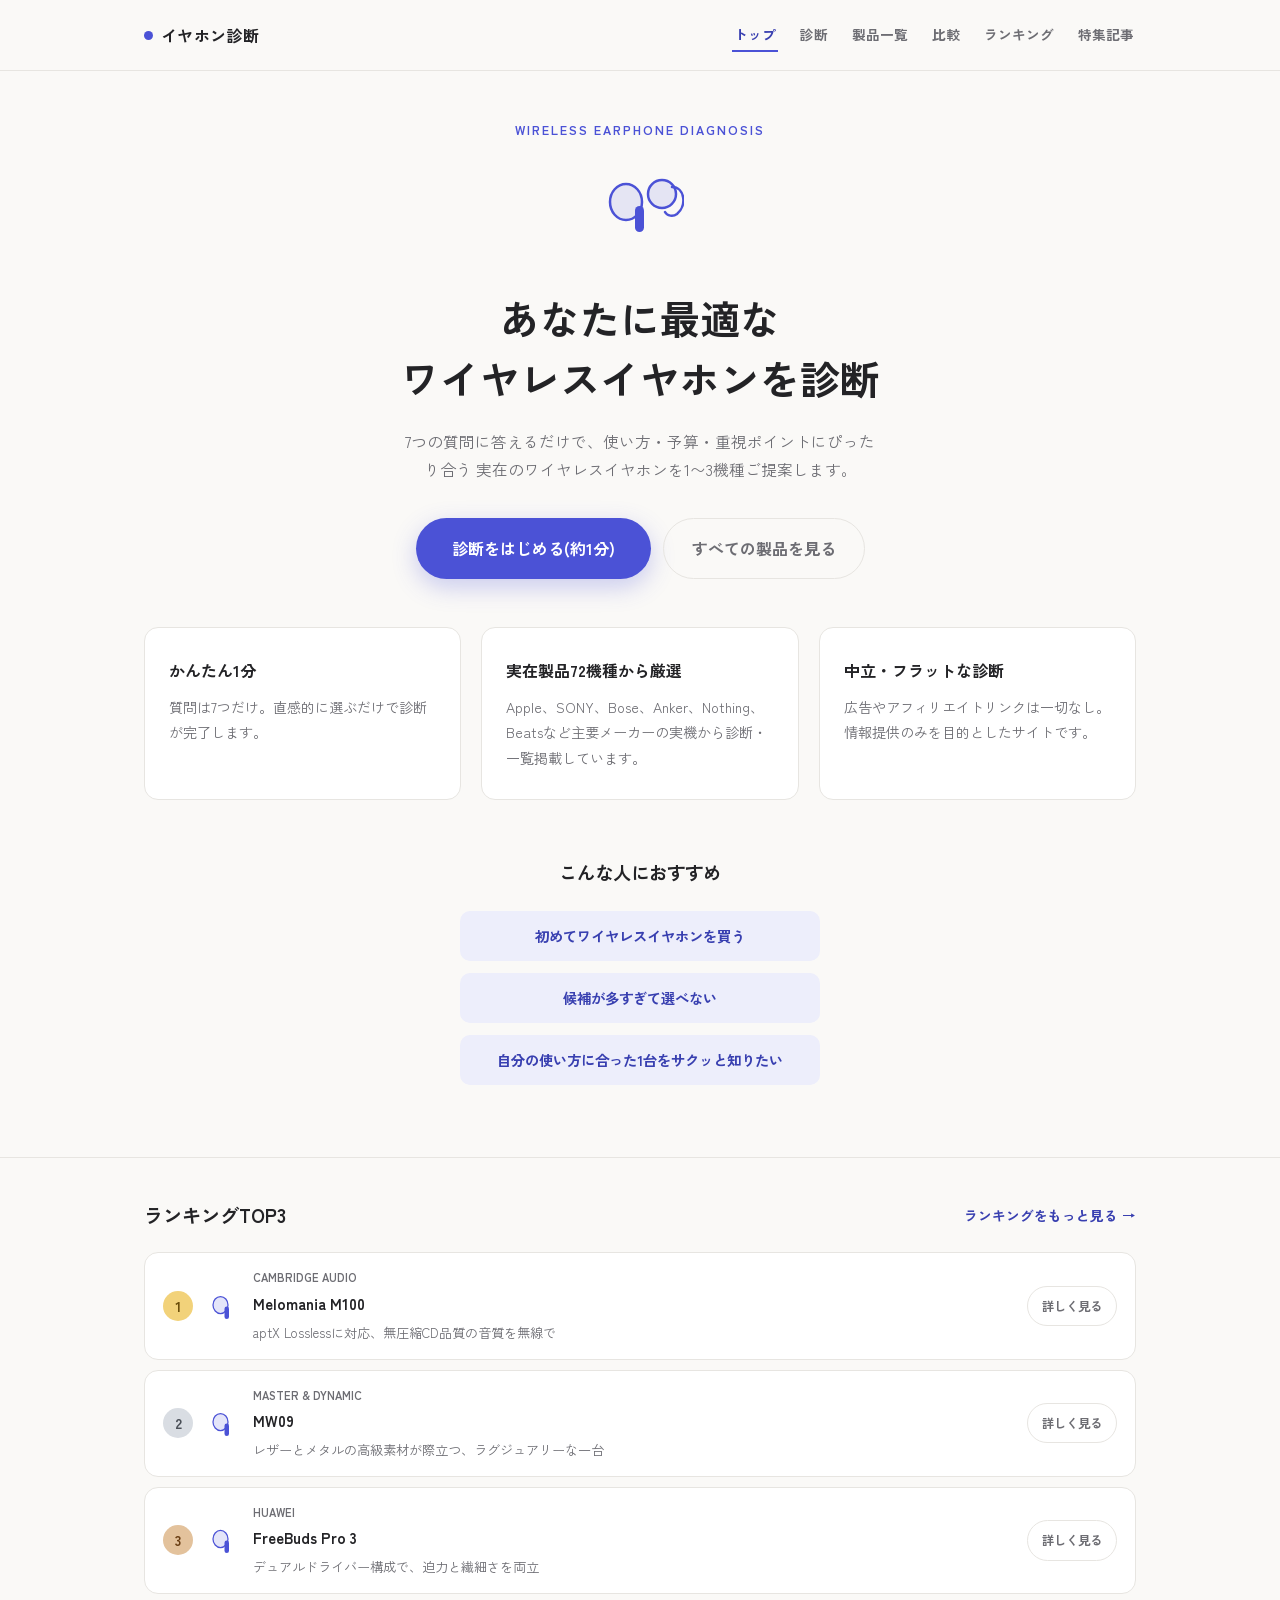
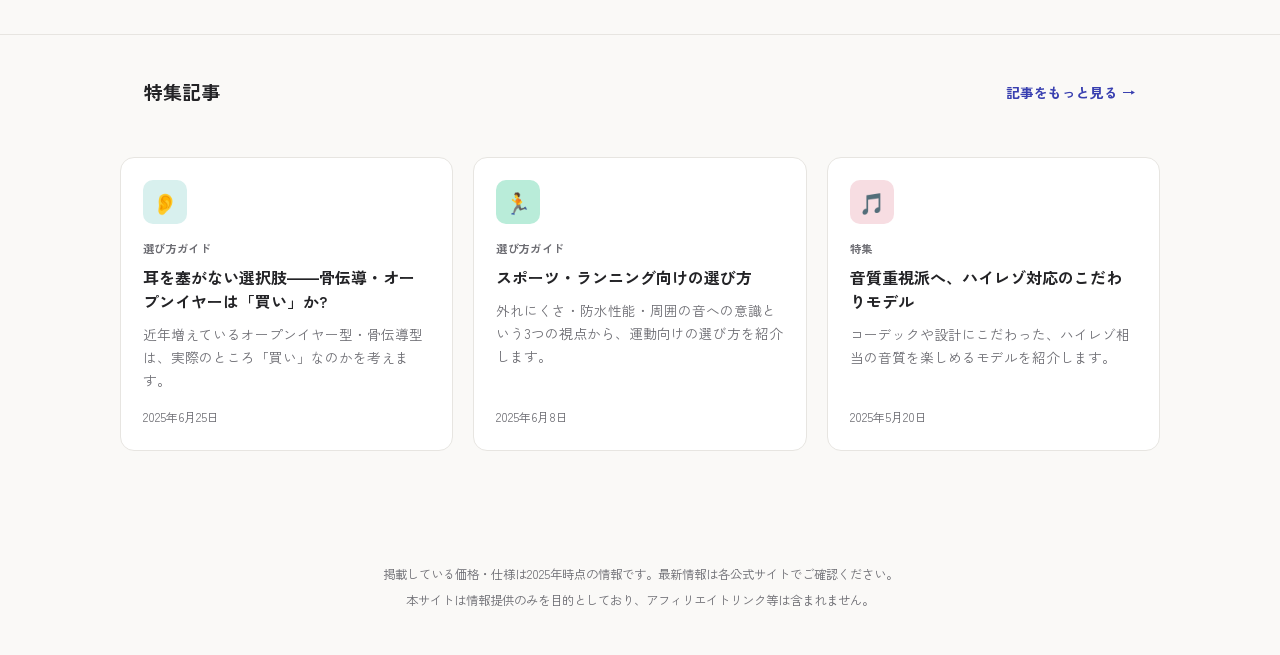
==== index.html @ 2e8a4e09 "初回コミット" ====
<!doctype html>
<html lang="ja">
<head>
<meta charset="UTF-8" />
<meta name="viewport" content="width=device-width, initial-scale=1.0" />
<title>イヤホン診断 | あなたに最適なワイヤレスイヤホンが見つかる</title>
<meta name="description" content="7つの質問に答えるだけで、使い方・予算・好みにぴったり合う実在のワイヤレスイヤホンを診断します。" />
<link rel="preconnect" href="https://fonts.googleapis.com" />
<link rel="preconnect" href="https://fonts.gstatic.com" crossorigin />
<link href="https://fonts.googleapis.com/css2?family=Zen+Kaku+Gothic+New:wght@400;500;700;900&display=swap" rel="stylesheet" />
<link rel="stylesheet" href="css/style.css" />
</head>
<body>

<header class="site-header">
  <div class="site-header-inner">
    <a href="index.html" class="logo"><span class="logo-dot"></span>イヤホン診断</a>
    <nav class="site-nav">
      <a href="index.html" class="site-nav-link is-active">トップ</a>
      <a href="quiz.html" class="site-nav-link">診断</a>
      <a href="products.html" class="site-nav-link">製品一覧</a>
      <a href="compare.html" class="site-nav-link">比較</a>
      <a href="ranking.html" class="site-nav-link">ランキング</a>
      <a href="articles.html" class="site-nav-link">特集記事</a>
    </nav>
  </div>
</header>

<main>
  <section class="hero">
    <p class="eyebrow">WIRELESS EARPHONE DIAGNOSIS</p>

    <div class="hero-visual">
      <svg viewBox="0 0 88 88" fill="none" xmlns="http://www.w3.org/2000/svg">
        <ellipse cx="30" cy="42" rx="16" ry="18" fill="currentColor" fill-opacity="0.12" stroke="currentColor" stroke-width="2.5"/>
        <rect x="39" y="46" width="9" height="26" rx="4.5" fill="currentColor"/>
        <circle cx="66" cy="34" r="14" fill="currentColor" fill-opacity="0.12" stroke="currentColor" stroke-width="2.5"/>
        <path d="M76 27 C89 27 91 46 81 54 C77 57 71 56 69 52" stroke="currentColor" stroke-width="2.5" stroke-linecap="round" fill="none"/>
      </svg>
    </div>

    <h1>あなたに最適な<br>ワイヤレスイヤホンを診断</h1>
    <p class="hero-desc">
      7つの質問に答えるだけで、使い方・予算・重視ポイントにぴったり合う
      実在のワイヤレスイヤホンを1〜3機種ご提案します。
    </p>
    <div class="hero-actions">
      <a href="quiz.html" class="btn btn-primary">診断をはじめる(約1分)</a>
      <a href="products.html" class="btn btn-ghost">すべての製品を見る</a>
    </div>
  </section>

  <section class="features">
    <div class="feature-card">
      <h3>かんたん1分</h3>
      <p>質問は7つだけ。直感的に選ぶだけで診断が完了します。</p>
    </div>
    <div class="feature-card">
      <h3>実在製品72機種から厳選</h3>
      <p>Apple、SONY、Bose、Anker、Nothing、Beatsなど主要メーカーの実機から診断・一覧掲載しています。</p>
    </div>
    <div class="feature-card">
      <h3>中立・フラットな診断</h3>
      <p>広告やアフィリエイトリンクは一切なし。情報提供のみを目的としたサイトです。</p>
    </div>
  </section>

  <section class="about">
    <h2>こんな人におすすめ</h2>
    <ul>
      <li>初めてワイヤレスイヤホンを買う</li>
      <li>候補が多すぎて選べない</li>
      <li>自分の使い方に合った1台をサクッと知りたい</li>
    </ul>
  </section>

  <section class="home-section" id="rankingPreviewSection">
    <div class="container-wide home-section-header">
      <h2>ランキングTOP3</h2>
      <a href="ranking.html" class="home-more-link">ランキングをもっと見る →</a>
    </div>
    <div class="container-wide" id="homeRankingList"></div>
  </section>

  <section class="home-section" id="articlesPreviewSection">
    <div class="container-wide home-section-header">
      <h2>特集記事</h2>
      <a href="articles.html" class="home-more-link">記事をもっと見る →</a>
    </div>
    <div class="container-wide article-grid" id="homeArticleList"></div>
  </section>
</main>

<footer class="site-footer">
  <p>掲載している価格・仕様は2025年時点の情報です。最新情報は各公式サイトでご確認ください。</p>
  <p class="copyright">本サイトは情報提供のみを目的としており、アフィリエイトリンク等は含まれません。</p>
</footer>

<script src="js/products.js"></script>
<script src="js/icons.js"></script>
<script src="js/ranking-scores.js"></script>
<script src="js/articles.js"></script>
<script src="js/index.js"></script>
</body>
</html>
---- css/style.css ----
/* ==========================================================================
   イヤホン診断 - style.css
   ========================================================================== */

:root {
  --color-bg: #faf9f7;
  --color-bg-card: #ffffff;
  --color-bg-alt: #f2f1ee;
  --color-text: #232326;
  --color-text-sub: #6d6d73;
  --color-border: #e7e5e1;
  --color-accent: #4b52d6;
  --color-accent-dark: #383fb0;
  --color-accent-soft: #edeefb;
  --color-mint: #b9ecd9;
  --radius-l: 20px;
  --radius-m: 14px;
  --radius-s: 10px;
  --shadow-card: 0 6px 24px rgba(35, 35, 38, 0.06);
  --max-width: 760px;
  --max-width-wide: 1040px;
}

@media (prefers-color-scheme: dark) {
  :root {
    --color-bg: #17171a;
    --color-bg-card: #201f24;
    --color-bg-alt: #26252b;
    --color-text: #eeeef0;
    --color-text-sub: #a3a3ab;
    --color-border: #34333a;
    --color-accent: #8890ff;
    --color-accent-dark: #a6adff;
    --color-accent-soft: #262a4a;
    --color-mint: #234a3c;
  }
}

* {
  box-sizing: border-box;
}

html {
  scroll-behavior: smooth;
}

body {
  margin: 0;
  font-family: "Zen Kaku Gothic New", "Noto Sans JP", "Hiragino Kaku Gothic ProN", sans-serif;
  background: var(--color-bg);
  color: var(--color-text);
  line-height: 1.8;
  -webkit-font-smoothing: antialiased;
  min-height: 100vh;
  display: flex;
  flex-direction: column;
}

img, svg {
  display: block;
  max-width: 100%;
}

a {
  color: inherit;
}

button {
  font-family: inherit;
}

/* ---------- header ---------- */

.site-header {
  border-bottom: 1px solid var(--color-border);
}

.site-header-inner {
  max-width: var(--max-width-wide);
  margin: 0 auto;
  padding: 18px 24px;
  display: flex;
  align-items: center;
  justify-content: space-between;
  gap: 16px;
  flex-wrap: wrap;
}

.logo {
  display: inline-flex;
  align-items: center;
  gap: 8px;
  font-weight: 700;
  font-size: 1rem;
  letter-spacing: 0.02em;
  text-decoration: none;
  color: var(--color-text);
}

.logo-dot {
  width: 9px;
  height: 9px;
  border-radius: 50%;
  background: var(--color-accent);
  flex-shrink: 0;
}

.site-nav {
  display: flex;
  gap: 20px;
  overflow-x: auto;
  -webkit-overflow-scrolling: touch;
  scrollbar-width: none;
}

.site-nav::-webkit-scrollbar {
  display: none;
}

.site-nav-link {
  flex-shrink: 0;
  font-size: 0.85rem;
  font-weight: 600;
  color: var(--color-text-sub);
  text-decoration: none;
  padding: 4px 2px;
  border-bottom: 2px solid transparent;
}

.site-nav-link:hover {
  color: var(--color-text);
}

.site-nav-link.is-active {
  color: var(--color-accent-dark);
  border-bottom-color: var(--color-accent);
}

/* ---------- layout ---------- */

main {
  flex: 1;
  width: 100%;
}

.container {
  max-width: var(--max-width);
  margin: 0 auto;
  padding: 0 24px;
}

.container-wide {
  max-width: var(--max-width-wide);
  margin: 0 auto;
  padding: 0 24px;
}

/* ---------- hero (top page) ---------- */

.hero {
  max-width: var(--max-width);
  margin: 0 auto;
  padding: 48px 24px 40px;
  text-align: center;
}

.eyebrow {
  font-size: 0.78rem;
  letter-spacing: 0.16em;
  color: var(--color-accent);
  font-weight: 700;
  margin: 0 0 18px;
}

.hero h1 {
  font-size: clamp(1.7rem, 4vw, 2.5rem);
  line-height: 1.5;
  margin: 0 0 20px;
  font-weight: 700;
}

.hero-desc {
  color: var(--color-text-sub);
  font-size: 0.98rem;
  max-width: 480px;
  margin: 0 auto 34px;
}

.hero-visual {
  margin: 8px auto 40px;
  width: 88px;
  height: 88px;
  color: var(--color-accent);
}

.hero-actions {
  display: flex;
  gap: 12px;
  justify-content: center;
  flex-wrap: wrap;
}

/* ---------- buttons ---------- */

.btn {
  display: inline-flex;
  align-items: center;
  justify-content: center;
  gap: 8px;
  border: none;
  border-radius: 999px;
  padding: 16px 36px;
  font-size: 1rem;
  font-weight: 700;
  cursor: pointer;
  text-decoration: none;
  transition: transform 0.15s ease, box-shadow 0.15s ease, background 0.15s ease;
}

.btn-primary {
  background: var(--color-accent);
  color: #fff;
  box-shadow: 0 8px 24px rgba(75, 82, 214, 0.28);
}

.btn-primary:hover {
  background: var(--color-accent-dark);
  transform: translateY(-1px);
}

.btn-ghost {
  background: transparent;
  color: var(--color-text-sub);
  border: 1px solid var(--color-border);
  padding: 12px 28px;
  font-weight: 600;
}

.btn-ghost:hover {
  border-color: var(--color-accent);
  color: var(--color-accent);
}

.btn:disabled {
  opacity: 0.35;
  cursor: not-allowed;
}

/* ---------- feature cards (top page) ---------- */

.features {
  max-width: var(--max-width-wide);
  margin: 0 auto;
  padding: 8px 24px 56px;
  display: grid;
  grid-template-columns: repeat(3, 1fr);
  gap: 20px;
}

.feature-card {
  background: var(--color-bg-card);
  border: 1px solid var(--color-border);
  border-radius: var(--radius-m);
  padding: 28px 24px;
  text-align: left;
}

.feature-card h3 {
  font-size: 1rem;
  margin: 0 0 10px;
}

.feature-card p {
  margin: 0;
  font-size: 0.88rem;
  color: var(--color-text-sub);
}

/* ---------- about section (top page) ---------- */

.about {
  max-width: var(--max-width);
  margin: 0 auto;
  padding: 0 24px 72px;
  text-align: center;
}

.about h2 {
  font-size: 1.15rem;
  margin: 0 0 22px;
}

.about ul {
  list-style: none;
  margin: 0;
  padding: 0;
  display: flex;
  flex-direction: column;
  gap: 12px;
  max-width: 360px;
  margin: 0 auto;
}

.about li {
  background: var(--color-accent-soft);
  color: var(--color-accent-dark);
  border-radius: var(--radius-s);
  padding: 12px 18px;
  font-size: 0.9rem;
  font-weight: 600;
}

/* ---------- home page: ranking / articles preview ---------- */

.home-section {
  padding: 40px 0;
  border-top: 1px solid var(--color-border);
}

.home-section-header {
  display: flex;
  align-items: center;
  justify-content: space-between;
  gap: 12px;
  flex-wrap: wrap;
  margin-bottom: 20px;
}

.home-section-header h2 {
  font-size: 1.2rem;
  margin: 0;
}

.home-more-link {
  font-size: 0.85rem;
  font-weight: 700;
  color: var(--color-accent-dark);
  text-decoration: none;
  white-space: nowrap;
}

.home-more-link:hover {
  text-decoration: underline;
}

/* ---------- footer ---------- */

.site-footer {
  text-align: center;
  padding: 28px 24px 40px;
  color: var(--color-text-sub);
  font-size: 0.78rem;
}

.site-footer p {
  margin: 4px 0;
}

/* ---------- quiz page ---------- */

.quiz-main {
  max-width: var(--max-width);
  margin: 0 auto;
  padding: 12px 24px 60px;
}

.progress-wrap {
  margin-bottom: 40px;
}

.progress-track {
  height: 6px;
  border-radius: 999px;
  background: var(--color-bg-alt);
  overflow: hidden;
  margin-bottom: 10px;
}

.progress-fill {
  height: 100%;
  border-radius: 999px;
  background: var(--color-accent);
  width: 0%;
  transition: width 0.35s ease;
}

.progress-label {
  margin: 0;
  font-size: 0.8rem;
  color: var(--color-text-sub);
  font-weight: 600;
}

.quiz-card {
  animation: fadeIn 0.3s ease;
}

@keyframes fadeIn {
  from { opacity: 0; transform: translateY(6px); }
  to { opacity: 1; transform: translateY(0); }
}

.question-text {
  font-size: clamp(1.15rem, 3vw, 1.5rem);
  line-height: 1.6;
  margin: 0 0 32px;
  font-weight: 700;
}

.choice-list {
  display: flex;
  flex-direction: column;
  gap: 12px;
}

.choice-btn {
  display: flex;
  align-items: center;
  gap: 14px;
  text-align: left;
  width: 100%;
  background: var(--color-bg-card);
  border: 1.5px solid var(--color-border);
  border-radius: var(--radius-m);
  padding: 18px 20px;
  font-size: 0.95rem;
  color: var(--color-text);
  cursor: pointer;
  transition: border-color 0.15s ease, background 0.15s ease, transform 0.1s ease;
}

.choice-btn:hover {
  border-color: var(--color-accent);
  background: var(--color-accent-soft);
}

.choice-btn.is-selected {
  border-color: var(--color-accent);
  background: var(--color-accent-soft);
  color: var(--color-accent-dark);
  font-weight: 700;
}

.choice-marker {
  width: 20px;
  height: 20px;
  border-radius: 50%;
  border: 1.5px solid var(--color-border);
  flex-shrink: 0;
  position: relative;
}

.choice-btn.is-selected .choice-marker {
  border-color: var(--color-accent);
  background: var(--color-accent);
}

.choice-btn.is-selected .choice-marker::after {
  content: "";
  position: absolute;
  inset: 5px;
  border-radius: 50%;
  background: #fff;
}

.quiz-nav {
  margin-top: 36px;
  display: flex;
  justify-content: flex-start;
}

/* ---------- result page ---------- */

.result-header {
  max-width: var(--max-width);
  margin: 0 auto;
  padding: 20px 24px 8px;
  text-align: center;
}

.result-header h1 {
  font-size: clamp(1.4rem, 3.6vw, 1.9rem);
  margin: 0 0 12px;
}

.result-header p {
  color: var(--color-text-sub);
  font-size: 0.92rem;
  margin: 0;
}

.result-list {
  max-width: var(--max-width);
  margin: 0 auto;
  padding: 36px 24px 8px;
  display: flex;
  flex-direction: column;
  gap: 24px;
}

.result-card {
  position: relative;
  background: var(--color-bg-card);
  border: 1px solid var(--color-border);
  border-radius: var(--radius-l);
  box-shadow: var(--shadow-card);
  padding: 32px;
  display: grid;
  grid-template-columns: 88px 1fr;
  gap: 24px;
}

.result-card.is-top {
  border-color: var(--color-accent);
}

.result-badge {
  position: absolute;
  top: -12px;
  left: 32px;
  background: var(--color-accent);
  color: #fff;
  font-size: 0.72rem;
  font-weight: 700;
  padding: 5px 14px;
  border-radius: 999px;
  letter-spacing: 0.04em;
}

.result-icon {
  width: 72px;
  height: 72px;
  color: var(--color-accent);
}

.result-body h2 {
  font-size: 1.2rem;
  margin: 0 0 4px;
}

.result-brand {
  font-size: 0.78rem;
  color: var(--color-text-sub);
  font-weight: 700;
  letter-spacing: 0.04em;
  margin: 0 0 10px;
  text-transform: uppercase;
}

.result-tagline {
  font-size: 0.95rem;
  color: var(--color-accent-dark);
  font-weight: 700;
  margin: 0 0 14px;
}

.result-price {
  display: inline-block;
  background: var(--color-mint);
  color: var(--color-text);
  border-radius: var(--radius-s);
  padding: 6px 14px;
  font-size: 0.85rem;
  font-weight: 700;
  margin-bottom: 16px;
}

.result-features {
  list-style: none;
  margin: 0 0 18px;
  padding: 0;
  display: flex;
  flex-direction: column;
  gap: 8px;
}

.result-features li {
  font-size: 0.88rem;
  color: var(--color-text-sub);
  padding-left: 18px;
  position: relative;
}

.result-features li::before {
  content: "";
  position: absolute;
  left: 0;
  top: 9px;
  width: 6px;
  height: 6px;
  border-radius: 50%;
  background: var(--color-accent);
}

.result-recommend {
  font-size: 0.88rem;
  background: var(--color-bg-alt);
  border-radius: var(--radius-s);
  padding: 14px 16px;
  margin: 0;
}

.result-recommend strong {
  color: var(--color-accent-dark);
}

.result-name-link {
  color: inherit;
  text-decoration: none;
}

.result-name-link:hover {
  color: var(--color-accent-dark);
  text-decoration: underline;
}

.result-detail-link {
  display: inline-block;
  font-size: 0.85rem;
  font-weight: 700;
  color: var(--color-accent-dark);
  text-decoration: none;
}

.result-detail-link:hover {
  text-decoration: underline;
}

.state-message,
.state-block {
  text-align: center;
  color: var(--color-text-sub);
  font-size: 0.92rem;
  padding: 40px 24px;
}

.state-block .state-message {
  padding: 0 0 24px;
}

.state-actions {
  display: flex;
  gap: 12px;
  justify-content: center;
  flex-wrap: wrap;
}

.state-message code {
  background: var(--color-bg-alt);
  padding: 2px 6px;
  border-radius: 4px;
  font-size: 0.85em;
}

.result-actions {
  max-width: var(--max-width);
  margin: 0 auto;
  padding: 44px 24px 8px;
  text-align: center;
  display: flex;
  gap: 14px;
  justify-content: center;
  flex-wrap: wrap;
}

.result-note {
  max-width: var(--max-width);
  margin: 32px auto 0;
  padding: 18px 24px;
  text-align: center;
  color: var(--color-text-sub);
  font-size: 0.78rem;
}

/* ---------- product detail page ---------- */

.product-topnav {
  max-width: var(--max-width);
  margin: 0 auto;
  padding: 24px 24px 0;
}

.back-link {
  display: inline-block;
  font-size: 0.85rem;
  font-weight: 600;
  color: var(--color-text-sub);
  text-decoration: none;
}

.back-link:hover {
  color: var(--color-accent-dark);
}

.product-toc {
  position: sticky;
  top: 0;
  z-index: 10;
  background: var(--color-bg);
  border-bottom: 1px solid var(--color-border);
  margin-top: 20px;
}

.product-toc-inner {
  max-width: var(--max-width);
  margin: 0 auto;
  padding: 12px 24px;
  display: flex;
  gap: 20px;
  overflow-x: auto;
}

.product-toc-inner a {
  font-size: 0.82rem;
  font-weight: 700;
  color: var(--color-text-sub);
  text-decoration: none;
  white-space: nowrap;
  padding-bottom: 2px;
  border-bottom: 2px solid transparent;
}

.product-toc-inner a:hover {
  color: var(--color-accent-dark);
  border-bottom-color: var(--color-accent);
}

.product-hero {
  padding: 40px 24px;
  display: grid;
  grid-template-columns: 140px 1fr;
  gap: 32px;
  align-items: start;
}

.product-hero-icon {
  width: 140px;
  height: 140px;
  color: var(--color-accent);
  background: var(--color-accent-soft);
  border-radius: var(--radius-l);
  padding: 20px;
}

.product-hero-brand {
  font-size: 0.8rem;
  color: var(--color-text-sub);
  font-weight: 700;
  letter-spacing: 0.03em;
  margin: 0 0 6px;
  text-transform: uppercase;
}

.product-hero-meta h1 {
  font-size: clamp(1.4rem, 3.6vw, 2rem);
  margin: 0 0 10px;
}

.product-hero-tagline {
  font-size: 1rem;
  color: var(--color-accent-dark);
  font-weight: 700;
  margin: 0 0 16px;
}

.product-hero-badges {
  display: flex;
  gap: 8px;
  flex-wrap: wrap;
  margin-bottom: 18px;
}

.badge {
  display: inline-block;
  border-radius: 999px;
  padding: 6px 14px;
  font-size: 0.78rem;
  font-weight: 700;
}

.badge-price {
  background: var(--color-mint);
  color: var(--color-text);
}

.badge-category {
  background: var(--color-accent-soft);
  color: var(--color-accent-dark);
}

.badge-fit {
  background: var(--color-bg-alt);
  color: var(--color-text-sub);
}

.product-quick-specs {
  display: flex;
  gap: 18px;
  flex-wrap: wrap;
}

.quick-spec {
  display: inline-flex;
  align-items: center;
  gap: 6px;
  font-size: 0.85rem;
  color: var(--color-text-sub);
}

.quick-spec svg {
  width: 16px;
  height: 16px;
  flex-shrink: 0;
}

.product-section {
  max-width: var(--max-width);
  margin: 0 auto;
  padding: 32px 24px;
  border-top: 1px solid var(--color-border);
}

.product-section h2 {
  font-size: 1.15rem;
  margin: 0 0 22px;
}

.spec-grid {
  display: grid;
  grid-template-columns: repeat(2, 1fr);
  gap: 14px;
}

.spec-card {
  display: flex;
  align-items: flex-start;
  gap: 12px;
  background: var(--color-bg-card);
  border: 1px solid var(--color-border);
  border-radius: var(--radius-m);
  padding: 16px;
}

.spec-icon {
  width: 22px;
  height: 22px;
  color: var(--color-accent);
  flex-shrink: 0;
  margin-top: 2px;
}

.spec-label {
  margin: 0 0 2px;
  font-size: 0.78rem;
  color: var(--color-text-sub);
}

.spec-value {
  margin: 0;
  font-size: 0.92rem;
  font-weight: 700;
}

.review-text p {
  margin: 0 0 16px;
  font-size: 0.95rem;
}

.review-text p:last-child {
  margin-bottom: 0;
}

.pros-cons-grid {
  display: grid;
  grid-template-columns: 1fr 1fr;
  gap: 20px;
}

.pros-col,
.cons-col {
  background: var(--color-bg-card);
  border: 1px solid var(--color-border);
  border-radius: var(--radius-m);
  padding: 20px;
}

.pros-col h3,
.cons-col h3 {
  font-size: 0.95rem;
  margin: 0 0 14px;
}

.pros-col h3 {
  color: var(--color-accent-dark);
}

.pros-col ul,
.cons-col ul {
  list-style: none;
  margin: 0;
  padding: 0;
  display: flex;
  flex-direction: column;
  gap: 10px;
}

.pros-col li,
.cons-col li {
  font-size: 0.88rem;
  padding-left: 22px;
  position: relative;
}

.pros-col li::before {
  content: "+";
  position: absolute;
  left: 0;
  top: 0;
  color: var(--color-accent);
  font-weight: 700;
}

.cons-col li::before {
  content: "\2013";
  position: absolute;
  left: 0;
  top: 0;
  color: var(--color-text-sub);
  font-weight: 700;
}

.target-tags {
  display: flex;
  gap: 8px;
  flex-wrap: wrap;
  margin-bottom: 18px;
}

.tag-chip {
  display: inline-block;
  background: var(--color-accent-soft);
  color: var(--color-accent-dark);
  border-radius: 999px;
  padding: 6px 14px;
  font-size: 0.82rem;
  font-weight: 700;
}

.recommend-text {
  font-size: 0.95rem;
  background: var(--color-bg-alt);
  border-radius: var(--radius-s);
  padding: 16px 18px;
  margin: 0;
}

.product-footer-nav {
  max-width: var(--max-width);
  margin: 0 auto;
  padding: 36px 24px 8px;
  display: flex;
  gap: 12px;
  justify-content: center;
  flex-wrap: wrap;
}

/* ---------- products list page ---------- */

.products-page-header {
  padding: 40px 24px 8px;
  text-align: center;
}

.products-page-header h1 {
  font-size: clamp(1.4rem, 3.6vw, 1.9rem);
  margin: 0 0 10px;
}

.products-page-header p {
  color: var(--color-text-sub);
  font-size: 0.92rem;
  margin: 0;
}

.products-toolbar {
  display: flex;
  gap: 12px;
  align-items: center;
  padding: 28px 0 0;
}

.search-bar {
  flex: 1;
}

.search-bar input {
  width: 100%;
  border: 1.5px solid var(--color-border);
  border-radius: var(--radius-m);
  padding: 14px 18px;
  font-size: 0.95rem;
  font-family: inherit;
  background: var(--color-bg-card);
  color: var(--color-text);
}

.search-bar input:focus {
  outline: none;
  border-color: var(--color-accent);
}

.filter-toggle-btn {
  display: none;
  white-space: nowrap;
}

.products-body {
  display: grid;
  grid-template-columns: 240px 1fr;
  gap: 32px;
  padding: 24px 0 0;
  align-items: start;
}

.filter-panel {
  background: var(--color-bg-card);
  border: 1px solid var(--color-border);
  border-radius: var(--radius-m);
  padding: 20px;
  position: sticky;
  top: 20px;
  max-height: calc(100vh - 40px);
  overflow-y: auto;
}

.filter-panel-header {
  display: flex;
  align-items: center;
  justify-content: space-between;
  margin-bottom: 12px;
}

.filter-panel-header h2 {
  font-size: 1rem;
  margin: 0;
}

.filter-close-btn {
  display: none;
  background: none;
  border: none;
  font-size: 1.3rem;
  line-height: 1;
  cursor: pointer;
  color: var(--color-text-sub);
}

.filter-group {
  padding: 14px 0;
  border-top: 1px solid var(--color-border);
}

.filter-group:first-of-type {
  border-top: none;
  padding-top: 0;
}

.filter-group h3 {
  font-size: 0.82rem;
  color: var(--color-text-sub);
  margin: 0 0 10px;
  font-weight: 700;
}

.filter-checkbox-list {
  display: flex;
  flex-direction: column;
  gap: 8px;
}

.filter-checkbox,
.filter-toggle {
  display: flex;
  align-items: center;
  gap: 8px;
  font-size: 0.86rem;
  cursor: pointer;
}

.filter-checkbox input,
.filter-toggle input {
  accent-color: var(--color-accent);
  width: 15px;
  height: 15px;
}

.filter-clear-btn {
  width: 100%;
  margin-top: 16px;
  font-size: 0.82rem;
  padding: 10px 16px;
}

.active-filters {
  display: flex;
  flex-wrap: wrap;
  gap: 8px;
  align-items: center;
  margin-bottom: 16px;
}

.filter-chip {
  display: inline-flex;
  align-items: center;
  gap: 6px;
  background: var(--color-accent-soft);
  color: var(--color-accent-dark);
  border: none;
  border-radius: 999px;
  padding: 6px 12px;
  font-size: 0.8rem;
  font-weight: 600;
  cursor: pointer;
}

.filter-chip:hover {
  background: var(--color-mint);
}

.filter-clear-inline-btn {
  background: none;
  border: none;
  color: var(--color-text-sub);
  font-size: 0.8rem;
  text-decoration: underline;
  cursor: pointer;
  padding: 6px 4px;
}

.products-result-bar {
  display: flex;
  align-items: center;
  justify-content: space-between;
  gap: 12px;
  margin-bottom: 18px;
  flex-wrap: wrap;
}

.result-count {
  font-size: 0.85rem;
  color: var(--color-text-sub);
  margin: 0;
}

.sort-select {
  border: 1.5px solid var(--color-border);
  border-radius: var(--radius-s);
  padding: 8px 12px;
  font-size: 0.85rem;
  font-family: inherit;
  background: var(--color-bg-card);
  color: var(--color-text);
}

.product-grid {
  display: grid;
  grid-template-columns: repeat(3, 1fr);
  gap: 20px;
  padding-bottom: 40px;
}

.product-card {
  display: flex;
  flex-direction: column;
  background: var(--color-bg-card);
  border: 1px solid var(--color-border);
  border-radius: var(--radius-m);
  padding: 20px;
  transition: border-color 0.15s ease, transform 0.15s ease, box-shadow 0.15s ease;
}

.product-card:hover {
  border-color: var(--color-accent);
  box-shadow: var(--shadow-card);
  transform: translateY(-2px);
}

.product-card-link {
  display: block;
  text-decoration: none;
  color: var(--color-text);
}

.product-card-icon {
  width: 48px;
  height: 48px;
  color: var(--color-accent);
  margin-bottom: 12px;
}

.product-card-brand {
  font-size: 0.72rem;
  color: var(--color-text-sub);
  font-weight: 700;
  letter-spacing: 0.03em;
  text-transform: uppercase;
  margin: 0 0 4px;
}

.product-card-name {
  font-size: 1rem;
  margin: 0 0 8px;
}

.product-card-price {
  display: flex;
  align-items: center;
  gap: 8px;
  font-size: 0.88rem;
  font-weight: 700;
  color: var(--color-accent-dark);
  margin: 0 0 10px;
}

.product-card-category {
  font-size: 0.7rem;
  font-weight: 700;
  color: var(--color-text-sub);
  background: var(--color-bg-alt);
  border-radius: 999px;
  padding: 2px 10px;
}

.product-card-icons {
  display: flex;
  gap: 6px;
  margin-bottom: 10px;
}

.mini-badge {
  width: 22px;
  height: 22px;
  display: inline-flex;
  align-items: center;
  justify-content: center;
  background: var(--color-bg-alt);
  border-radius: 50%;
  color: var(--color-text-sub);
}

.mini-badge svg {
  width: 13px;
  height: 13px;
}

.product-card-tagline {
  font-size: 0.82rem;
  color: var(--color-text-sub);
  margin: 0;
  line-height: 1.6;
}

.compare-add-btn {
  margin-top: 14px;
  width: 100%;
  border: 1.5px solid var(--color-border);
  background: var(--color-bg-card);
  color: var(--color-text-sub);
  border-radius: var(--radius-s);
  padding: 9px 12px;
  font-size: 0.8rem;
  font-weight: 700;
  font-family: inherit;
  cursor: pointer;
  transition: border-color 0.15s ease, color 0.15s ease, background 0.15s ease;
}

.compare-add-btn:hover:not(:disabled) {
  border-color: var(--color-accent);
  color: var(--color-accent-dark);
}

.compare-add-btn.is-selected {
  border-color: var(--color-accent);
  background: var(--color-accent-soft);
  color: var(--color-accent-dark);
}

.compare-add-btn:disabled {
  opacity: 0.45;
  cursor: not-allowed;
}

.empty-state {
  text-align: center;
  color: var(--color-text-sub);
  font-size: 0.92rem;
  padding: 60px 24px;
}

.filter-overlay {
  position: fixed;
  inset: 0;
  background: rgba(0, 0, 0, 0.4);
  z-index: 40;
}

/* ---------- compare tray (共通、複数ページで表示) ---------- */

body.has-compare-tray {
  padding-bottom: 92px;
}

.compare-tray {
  position: fixed;
  left: 0;
  right: 0;
  bottom: 0;
  transform: translateY(100%);
  background: var(--color-bg-card);
  border-top: 1px solid var(--color-border);
  box-shadow: 0 -8px 24px rgba(35, 35, 38, 0.08);
  z-index: 60;
  transition: transform 0.25s ease;
}

.compare-tray.is-visible {
  transform: translateY(0);
}

.compare-tray-inner {
  max-width: var(--max-width-wide);
  margin: 0 auto;
  padding: 14px 24px;
  display: flex;
  align-items: center;
  justify-content: space-between;
  gap: 16px;
  flex-wrap: wrap;
}

.compare-tray-chips {
  display: flex;
  flex-wrap: wrap;
  gap: 8px;
  flex: 1;
}

.compare-chip {
  display: inline-flex;
  align-items: center;
  gap: 6px;
  background: var(--color-accent-soft);
  color: var(--color-accent-dark);
  border-radius: 999px;
  padding: 6px 8px 6px 14px;
  font-size: 0.82rem;
  font-weight: 600;
}

.compare-chip-remove {
  background: none;
  border: none;
  color: inherit;
  font-size: 1rem;
  line-height: 1;
  cursor: pointer;
  padding: 2px 4px;
}

.compare-tray-actions {
  display: flex;
  align-items: center;
  gap: 10px;
  flex-shrink: 0;
}

.compare-tray-count {
  font-size: 0.82rem;
  color: var(--color-text-sub);
  font-weight: 700;
  white-space: nowrap;
}

.compare-tray-clear-btn {
  padding: 8px 16px;
  font-size: 0.82rem;
}

.compare-tray-go-btn {
  padding: 10px 20px;
  font-size: 0.85rem;
}

.compare-tray-go-btn.is-disabled {
  opacity: 0.45;
  pointer-events: none;
}

/* ---------- compare page ---------- */

.compare-page-header {
  padding: 40px 24px 8px;
  text-align: center;
}

.compare-page-header h1 {
  font-size: clamp(1.4rem, 3.6vw, 1.9rem);
  margin: 0 0 10px;
}

.compare-page-header p {
  color: var(--color-text-sub);
  font-size: 0.92rem;
  margin: 0;
}

.compare-table-scroll {
  overflow-x: auto;
  margin: 28px 0 40px;
  border: 1px solid var(--color-border);
  border-radius: var(--radius-m);
}

.compare-table {
  width: 100%;
  border-collapse: collapse;
  min-width: 640px;
}

.compare-table th,
.compare-table td {
  padding: 14px 18px;
  text-align: left;
  border-bottom: 1px solid var(--color-border);
  font-size: 0.88rem;
  white-space: nowrap;
}

.compare-table thead th {
  vertical-align: top;
  background: var(--color-bg-alt);
  padding-top: 20px;
  padding-bottom: 20px;
}

.compare-row-label {
  position: sticky;
  left: 0;
  background: var(--color-bg-card);
  font-weight: 700;
  color: var(--color-text-sub);
  z-index: 1;
}

.compare-table thead .compare-row-label {
  background: var(--color-bg-alt);
}

.compare-head-icon {
  width: 40px;
  height: 40px;
  color: var(--color-accent);
  margin-bottom: 8px;
}

.compare-head-brand {
  font-size: 0.72rem;
  color: var(--color-text-sub);
  font-weight: 700;
  text-transform: uppercase;
  margin: 0 0 4px;
}

.compare-head-name {
  font-size: 0.95rem;
  font-weight: 700;
  margin: 0;
  white-space: normal;
}

.compare-head-name a {
  color: var(--color-text);
  text-decoration: none;
}

.compare-head-name a:hover {
  color: var(--color-accent-dark);
  text-decoration: underline;
}

.compare-table td.is-best {
  background: var(--color-accent-soft);
  color: var(--color-accent-dark);
  font-weight: 700;
}

.compare-detail-link {
  font-size: 0.8rem;
  padding: 8px 14px;
  white-space: nowrap;
}

/* ---------- similar products (product.html) ---------- */

.similar-grid {
  display: grid;
  grid-template-columns: repeat(3, 1fr);
  gap: 16px;
}

.similar-card {
  display: flex;
  gap: 14px;
  align-items: flex-start;
  text-decoration: none;
  color: inherit;
  transition: border-color 0.15s ease, box-shadow 0.15s ease;
  background: var(--color-bg-card);
  border: 1px solid var(--color-border);
  border-radius: var(--radius-m);
  padding: 16px;
}

.similar-card:hover {
  border-color: var(--color-accent);
  box-shadow: var(--shadow-card);
}

.similar-card-icon {
  width: 40px;
  height: 40px;
  color: var(--color-accent);
  flex-shrink: 0;
}

.similar-card-brand {
  font-size: 0.72rem;
  color: var(--color-text-sub);
  font-weight: 700;
  text-transform: uppercase;
  margin: 0 0 2px;
}

.similar-card-name {
  margin: 0 0 4px;
  font-size: 0.92rem;
  font-weight: 700;
}

.similar-card-name a {
  color: var(--color-text);
  text-decoration: none;
}

.similar-card-name a:hover {
  color: var(--color-accent-dark);
  text-decoration: underline;
}

.similar-card-price {
  margin: 0 0 8px;
  font-size: 0.82rem;
  color: var(--color-text-sub);
}

.similar-card-compare {
  font-size: 0.78rem;
  font-weight: 700;
  color: var(--color-accent-dark);
  text-decoration: none;
}

.similar-card-compare:hover {
  text-decoration: underline;
}

/* ---------- ranking page ---------- */

.ranking-page-header {
  padding: 40px 24px 8px;
  text-align: center;
}

.ranking-page-header h1 {
  font-size: clamp(1.4rem, 3.6vw, 1.9rem);
  margin: 0 0 10px;
}

.ranking-page-header p {
  color: var(--color-text-sub);
  font-size: 0.92rem;
  margin: 0;
}

.ranking-tabs {
  position: sticky;
  top: 0;
  z-index: 10;
  background: var(--color-bg);
  border-bottom: 1px solid var(--color-border);
  margin-top: 24px;
}

.ranking-tabs-inner {
  max-width: var(--max-width-wide);
  margin: 0 auto;
  padding: 4px 24px;
  display: flex;
  gap: 22px;
  overflow-x: auto;
}

.ranking-tab {
  font-size: 0.85rem;
  font-weight: 700;
  color: var(--color-text-sub);
  text-decoration: none;
  white-space: nowrap;
  padding: 12px 2px;
  border-bottom: 2px solid transparent;
}

.ranking-tab:hover {
  color: var(--color-text);
}

.ranking-tab.is-active {
  color: var(--color-accent-dark);
  border-bottom-color: var(--color-accent);
}

.ranking-body {
  padding: 32px 24px 20px;
}

.ranking-section {
  display: none;
}

.ranking-section.is-active {
  display: block;
}

.ranking-section h2 {
  font-size: 1.2rem;
  margin: 0 0 8px;
}

.ranking-desc {
  color: var(--color-text-sub);
  font-size: 0.85rem;
  margin: 0 0 24px;
}

.ranking-subgroup {
  margin-bottom: 32px;
}

.ranking-subgroup h3 {
  font-size: 1rem;
  margin: 0 0 14px;
  color: var(--color-accent-dark);
}

.ranking-list {
  list-style: none;
  margin: 0;
  padding: 0;
  display: flex;
  flex-direction: column;
  gap: 10px;
}

.ranking-empty {
  color: var(--color-text-sub);
  font-size: 0.85rem;
}

.ranking-item {
  display: flex;
  align-items: center;
  gap: 14px;
  background: var(--color-bg-card);
  border: 1px solid var(--color-border);
  border-radius: var(--radius-m);
  padding: 14px 18px;
}

.rank-badge {
  flex-shrink: 0;
  width: 30px;
  height: 30px;
  border-radius: 50%;
  background: var(--color-bg-alt);
  color: var(--color-text-sub);
  display: flex;
  align-items: center;
  justify-content: center;
  font-weight: 700;
  font-size: 0.9rem;
}

.ranking-item.rank-1 .rank-badge {
  background: #f2d27a;
  color: #6b4e0a;
}

.ranking-item.rank-2 .rank-badge {
  background: #d9dde3;
  color: #4a4f57;
}

.ranking-item.rank-3 .rank-badge {
  background: #e3c29c;
  color: #6b3f14;
}

.ranking-item-icon {
  width: 32px;
  height: 32px;
  color: var(--color-accent);
  flex-shrink: 0;
}

.ranking-item-body {
  flex: 1;
  min-width: 0;
}

.ranking-item-brand {
  font-size: 0.7rem;
  color: var(--color-text-sub);
  font-weight: 700;
  text-transform: uppercase;
  margin: 0 0 2px;
}

.ranking-item-name {
  margin: 0 0 4px;
  font-size: 0.95rem;
  font-weight: 700;
}

.ranking-item-name a {
  color: var(--color-text);
  text-decoration: none;
}

.ranking-item-name a:hover {
  color: var(--color-accent-dark);
  text-decoration: underline;
}

.ranking-item-reason {
  margin: 0;
  font-size: 0.82rem;
  color: var(--color-text-sub);
}

.ranking-item-link {
  flex-shrink: 0;
  font-size: 0.78rem;
  padding: 8px 14px;
  white-space: nowrap;
}

/* ---------- article theme colors(記事カードの装飾用、デコレーション目的のみ) ---------- */

.article-theme-indigo {
  background: var(--color-accent-soft);
  color: var(--color-accent-dark);
}

.article-theme-mint {
  background: var(--color-mint);
  color: #1f4a3a;
}

.article-theme-amber {
  background: #fbe8c8;
  color: #7a4a06;
}

.article-theme-rose {
  background: #f7dde2;
  color: #8a2f42;
}

.article-theme-teal {
  background: #d8f0ee;
  color: #135951;
}

.article-theme-slate {
  background: #e4e6ec;
  color: #3a3f4c;
}

@media (prefers-color-scheme: dark) {
  .article-theme-mint {
    color: #d9fdf0;
  }

  .article-theme-amber {
    background: #4a3a17;
    color: #f5cf8a;
  }

  .article-theme-rose {
    background: #4a2530;
    color: #f3b9c8;
  }

  .article-theme-teal {
    background: #163936;
    color: #a9e8e0;
  }

  .article-theme-slate {
    background: #33353d;
    color: #d3d5db;
  }
}

/* ---------- articles list page ---------- */

.articles-page-header {
  padding: 40px 24px 8px;
  text-align: center;
}

.articles-page-header h1 {
  font-size: clamp(1.4rem, 3.6vw, 1.9rem);
  margin: 0 0 10px;
}

.articles-page-header p {
  color: var(--color-text-sub);
  font-size: 0.92rem;
  margin: 0;
}

.article-grid {
  display: grid;
  grid-template-columns: repeat(3, 1fr);
  gap: 20px;
  padding: 28px 0 40px;
}

.article-card {
  display: flex;
  flex-direction: column;
  background: var(--color-bg-card);
  border: 1px solid var(--color-border);
  border-radius: var(--radius-m);
  padding: 22px;
  text-decoration: none;
  color: var(--color-text);
  transition: border-color 0.15s ease, transform 0.15s ease, box-shadow 0.15s ease;
}

.article-card:hover {
  border-color: var(--color-accent);
  box-shadow: var(--shadow-card);
  transform: translateY(-2px);
}

.article-card-icon {
  width: 44px;
  height: 44px;
  border-radius: var(--radius-s);
  display: flex;
  align-items: center;
  justify-content: center;
  font-size: 1.3rem;
  margin-bottom: 14px;
}

.article-card-category {
  font-size: 0.7rem;
  font-weight: 700;
  color: var(--color-text-sub);
  text-transform: uppercase;
  letter-spacing: 0.03em;
  margin: 0 0 6px;
}

.article-card-title {
  font-size: 1rem;
  margin: 0 0 10px;
  line-height: 1.5;
}

.article-card-excerpt {
  font-size: 0.85rem;
  color: var(--color-text-sub);
  margin: 0 0 14px;
  line-height: 1.7;
  flex: 1;
}

.article-card-date {
  font-size: 0.75rem;
  color: var(--color-text-sub);
  margin: 0;
}

.article-card-compact {
  padding: 18px;
}

/* ---------- article detail page ---------- */

.article-topnav {
  padding: 24px 24px 0;
}

.article-detail {
  max-width: var(--max-width);
  margin: 0 auto;
  padding: 24px 24px 0;
}

.article-detail-header {
  text-align: center;
  padding-bottom: 28px;
  border-bottom: 1px solid var(--color-border);
  margin-bottom: 28px;
}

.article-detail-icon {
  width: 56px;
  height: 56px;
  border-radius: var(--radius-m);
  display: flex;
  align-items: center;
  justify-content: center;
  font-size: 1.6rem;
  margin: 0 auto 16px;
}

.article-detail-category {
  font-size: 0.78rem;
  font-weight: 700;
  color: var(--color-accent-dark);
  text-transform: uppercase;
  letter-spacing: 0.03em;
  margin: 0 0 10px;
}

.article-detail-header h1 {
  font-size: clamp(1.3rem, 3.4vw, 1.7rem);
  margin: 0 0 12px;
  line-height: 1.6;
}

.article-detail-date {
  font-size: 0.8rem;
  color: var(--color-text-sub);
  margin: 0;
}

.article-body {
  font-size: 0.98rem;
  line-height: 1.9;
}

.article-body h2 {
  font-size: 1.15rem;
  margin: 32px 0 14px;
}

.article-body p {
  margin: 0 0 18px;
}

.article-body a {
  color: var(--color-accent-dark);
  text-decoration: underline;
}

.article-body ul {
  margin: 0 0 18px;
  padding-left: 4px;
  list-style: none;
}

.article-body li {
  position: relative;
  padding-left: 20px;
  margin-bottom: 8px;
  font-size: 0.92rem;
}

.article-body li::before {
  content: "";
  position: absolute;
  left: 0;
  top: 9px;
  width: 6px;
  height: 6px;
  border-radius: 50%;
  background: var(--color-accent);
}

.article-related {
  max-width: var(--max-width);
  margin: 0 auto;
  padding: 32px 24px;
  border-top: 1px solid var(--color-border);
}

.article-related h2 {
  font-size: 1.1rem;
  margin: 0 0 18px;
}

.article-related-grid {
  display: grid;
  grid-template-columns: repeat(3, 1fr);
  gap: 14px;
}

/* ---------- responsive ---------- */

@media (max-width: 900px) {
  .products-body {
    grid-template-columns: 1fr;
  }

  .filter-toggle-btn {
    display: inline-flex;
  }

  .filter-panel {
    position: fixed;
    top: 0;
    right: 0;
    height: 100vh;
    width: min(85vw, 340px);
    max-height: none;
    border-radius: 0;
    transform: translateX(100%);
    transition: transform 0.25s ease;
    z-index: 50;
  }

  .filter-panel.is-open {
    transform: translateX(0);
  }

  .filter-close-btn {
    display: block;
  }

  .product-grid {
    grid-template-columns: repeat(2, 1fr);
  }

  .article-grid {
    grid-template-columns: repeat(2, 1fr);
  }
}

@media (max-width: 720px) {
  .features {
    grid-template-columns: 1fr;
  }

  .product-hero {
    grid-template-columns: 1fr;
    padding-top: 28px;
  }

  .product-hero-icon {
    width: 96px;
    height: 96px;
  }

  .spec-grid {
    grid-template-columns: 1fr;
  }

  .pros-cons-grid {
    grid-template-columns: 1fr;
  }

  .similar-grid {
    grid-template-columns: 1fr;
  }

  .article-related-grid {
    grid-template-columns: 1fr;
  }
}

@media (max-width: 560px) {
  .result-card {
    grid-template-columns: 1fr;
    padding: 26px 22px;
  }

  .result-icon {
    width: 56px;
    height: 56px;
  }

  .result-badge {
    left: 22px;
  }

  .hero {
    padding-top: 32px;
  }

  .product-grid {
    grid-template-columns: 1fr;
  }

  .products-toolbar {
    flex-wrap: wrap;
  }

  .filter-toggle-btn {
    width: 100%;
  }

  .compare-tray-inner {
    flex-direction: column;
    align-items: stretch;
  }

  .compare-tray-actions {
    justify-content: space-between;
  }

  .compare-tray-go-btn {
    flex: 1;
    text-align: center;
  }

  body.has-compare-tray {
    padding-bottom: 132px;
  }

  .article-grid {
    grid-template-columns: 1fr;
  }

  .ranking-item {
    flex-wrap: wrap;
  }

  .ranking-item-link {
    flex-basis: 100%;
    text-align: center;
  }
}
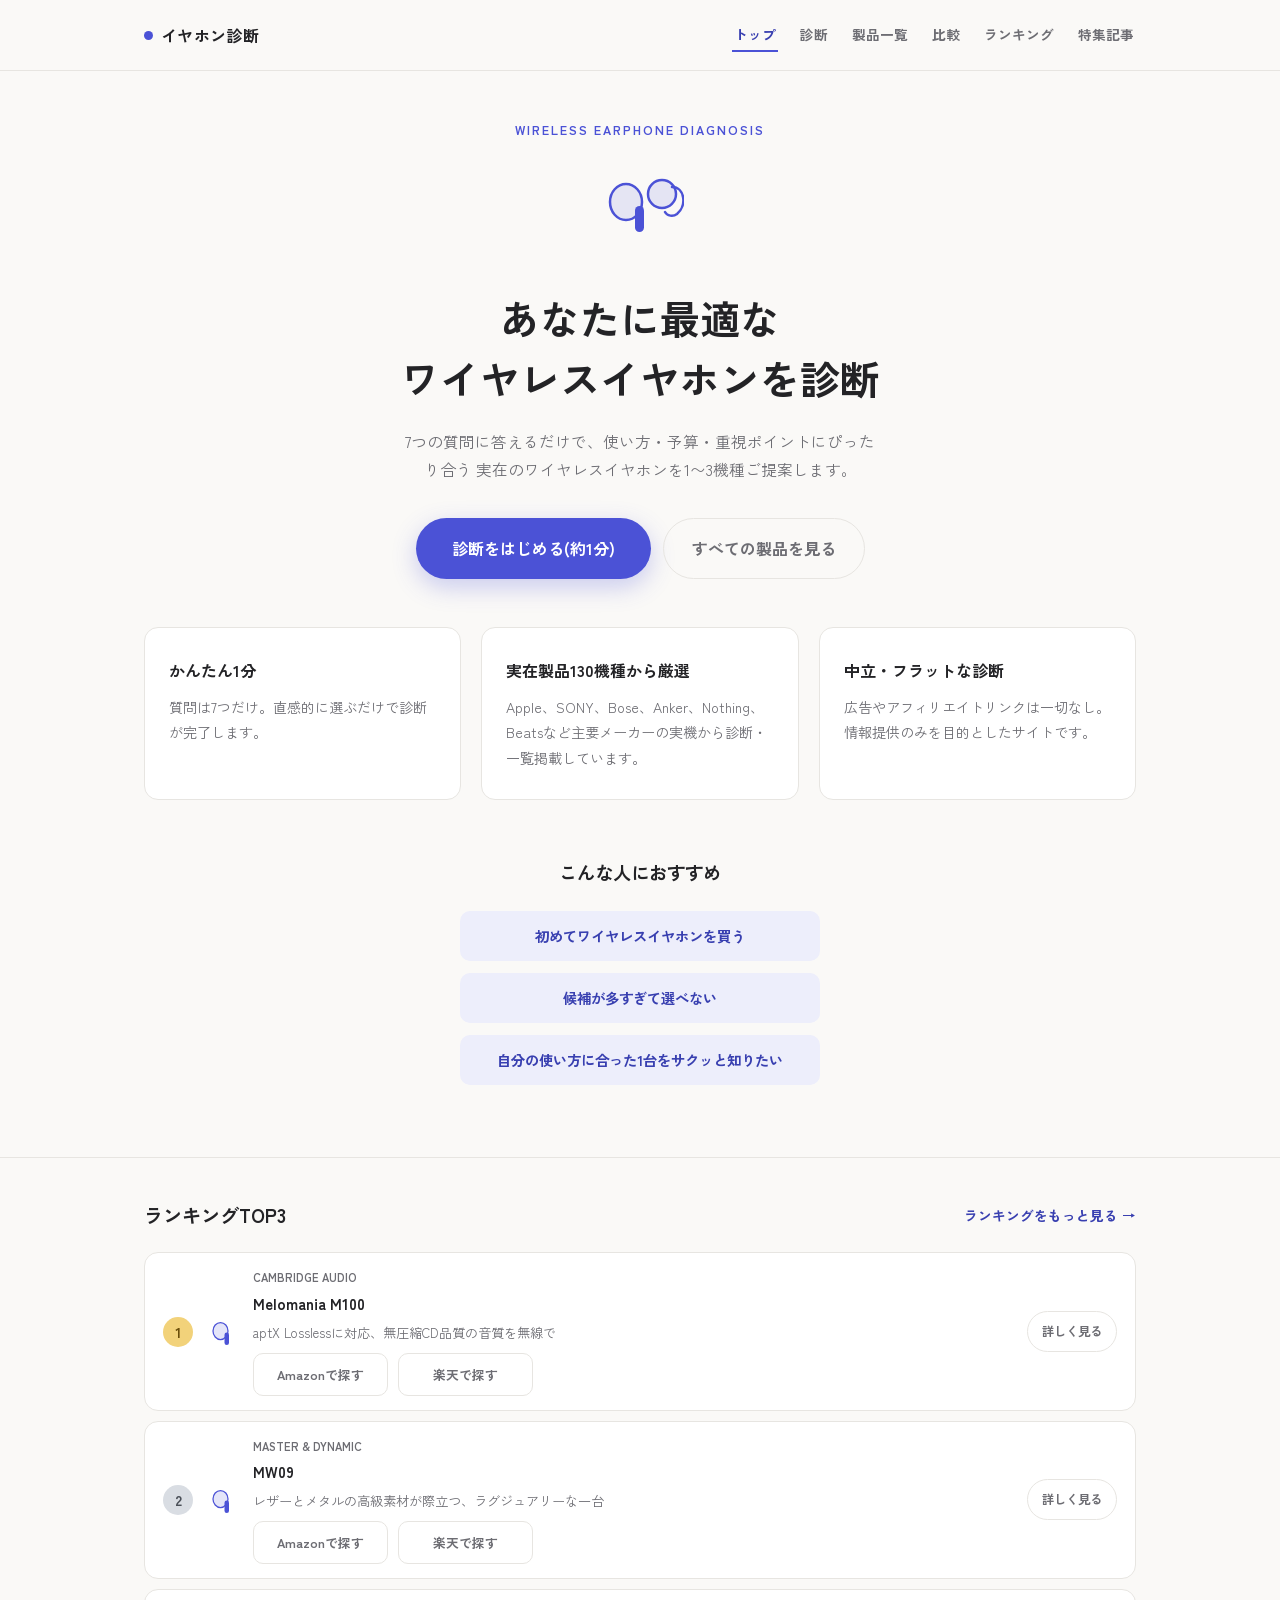
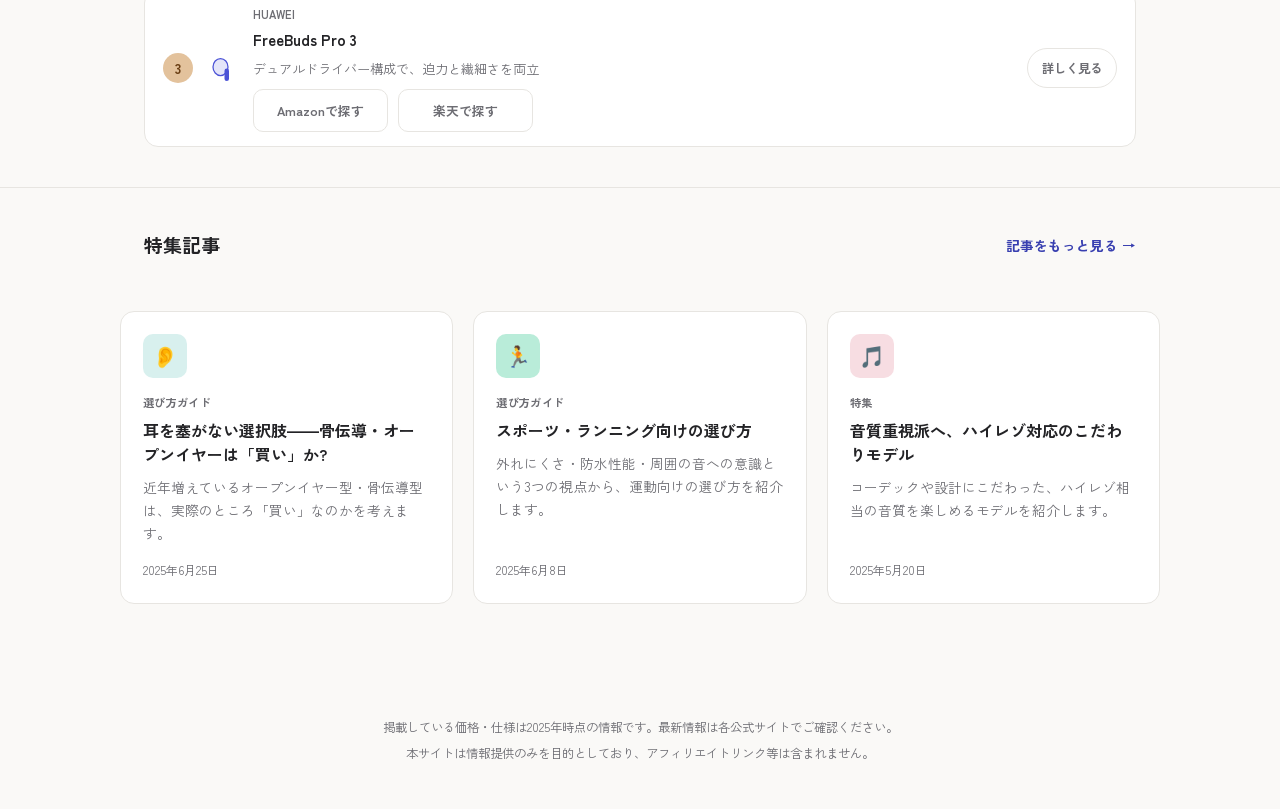
==== commit 4541e3d7: "ヘッドホン(オーバーイヤー)タイプを廃止し、実在イヤホンを72→130機種に拡充 診断クイズ・フィルタ・アイコンからヘッドホンタイプを完全に除去し、 イヤホン専門サイトとして一貫させた。オープン型を中" ====
--- a/index.html
+++ b/index.html
@@ -56,7 +56,7 @@
       <p>質問は7つだけ。直感的に選ぶだけで診断が完了します。</p>
     </div>
     <div class="feature-card">
-      <h3>実在製品72機種から厳選</h3>
+      <h3>実在製品130機種から厳選</h3>
       <p>Apple、SONY、Bose、Anker、Nothing、Beatsなど主要メーカーの実機から診断・一覧掲載しています。</p>
     </div>
     <div class="feature-card">
@@ -98,6 +98,7 @@
 
 <script src="js/products.js"></script>
 <script src="js/icons.js"></script>
+<script src="js/shop-links.js"></script>
 <script src="js/ranking-scores.js"></script>
 <script src="js/articles.js"></script>
 <script src="js/index.js"></script>
--- a/css/style.css
+++ b/css/style.css
@@ -505,9 +505,20 @@
   border-radius: var(--radius-l);
   box-shadow: var(--shadow-card);
   padding: 32px;
+  transition: border-color 0.15s ease, transform 0.15s ease, box-shadow 0.15s ease;
+}
+
+.result-card:hover {
+  border-color: var(--color-accent);
+  transform: translateY(-2px);
+}
+
+.result-card-link {
   display: grid;
   grid-template-columns: 88px 1fr;
   gap: 24px;
+  text-decoration: none;
+  color: var(--color-text);
 }
 
 .result-card.is-top {
@@ -604,14 +615,9 @@
   color: var(--color-accent-dark);
 }
 
-.result-name-link {
-  color: inherit;
-  text-decoration: none;
-}
-
-.result-name-link:hover {
-  color: var(--color-accent-dark);
-  text-decoration: underline;
+.result-card:hover .result-name,
+.result-card:hover .result-detail-link {
+  color: var(--color-accent-dark);
 }
 
 .result-detail-link {
@@ -619,11 +625,6 @@
   font-size: 0.85rem;
   font-weight: 700;
   color: var(--color-accent-dark);
-  text-decoration: none;
-}
-
-.result-detail-link:hover {
-  text-decoration: underline;
 }
 
 .state-message,
@@ -1289,6 +1290,44 @@
 .compare-add-btn:disabled {
   opacity: 0.45;
   cursor: not-allowed;
+}
+
+.shop-links {
+  display: flex;
+  gap: 10px;
+  margin-top: 14px;
+}
+
+.shop-link {
+  flex: 1;
+  text-align: center;
+  border: 1.5px solid var(--color-border);
+  border-radius: var(--radius-s);
+  padding: 9px 12px;
+  font-size: 0.8rem;
+  font-weight: 700;
+  text-decoration: none;
+  color: var(--color-text-sub);
+  transition: border-color 0.15s ease, color 0.15s ease, background 0.15s ease;
+}
+
+.shop-link:hover {
+  border-color: var(--color-accent);
+  color: var(--color-accent-dark);
+}
+
+.result-shop-links {
+  grid-column: 1 / -1;
+  margin-top: 4px;
+}
+
+.compare-shop-links {
+  margin-top: 10px;
+}
+
+.product-hero-shop-links {
+  max-width: 320px;
+  margin-top: 14px;
 }
 
 .empty-state {
@@ -1758,6 +1797,11 @@
   color: var(--color-text-sub);
 }
 
+.ranking-item-shop-links {
+  max-width: 280px;
+  margin-top: 8px;
+}
+
 .ranking-item-link {
   flex-shrink: 0;
   font-size: 0.78rem;
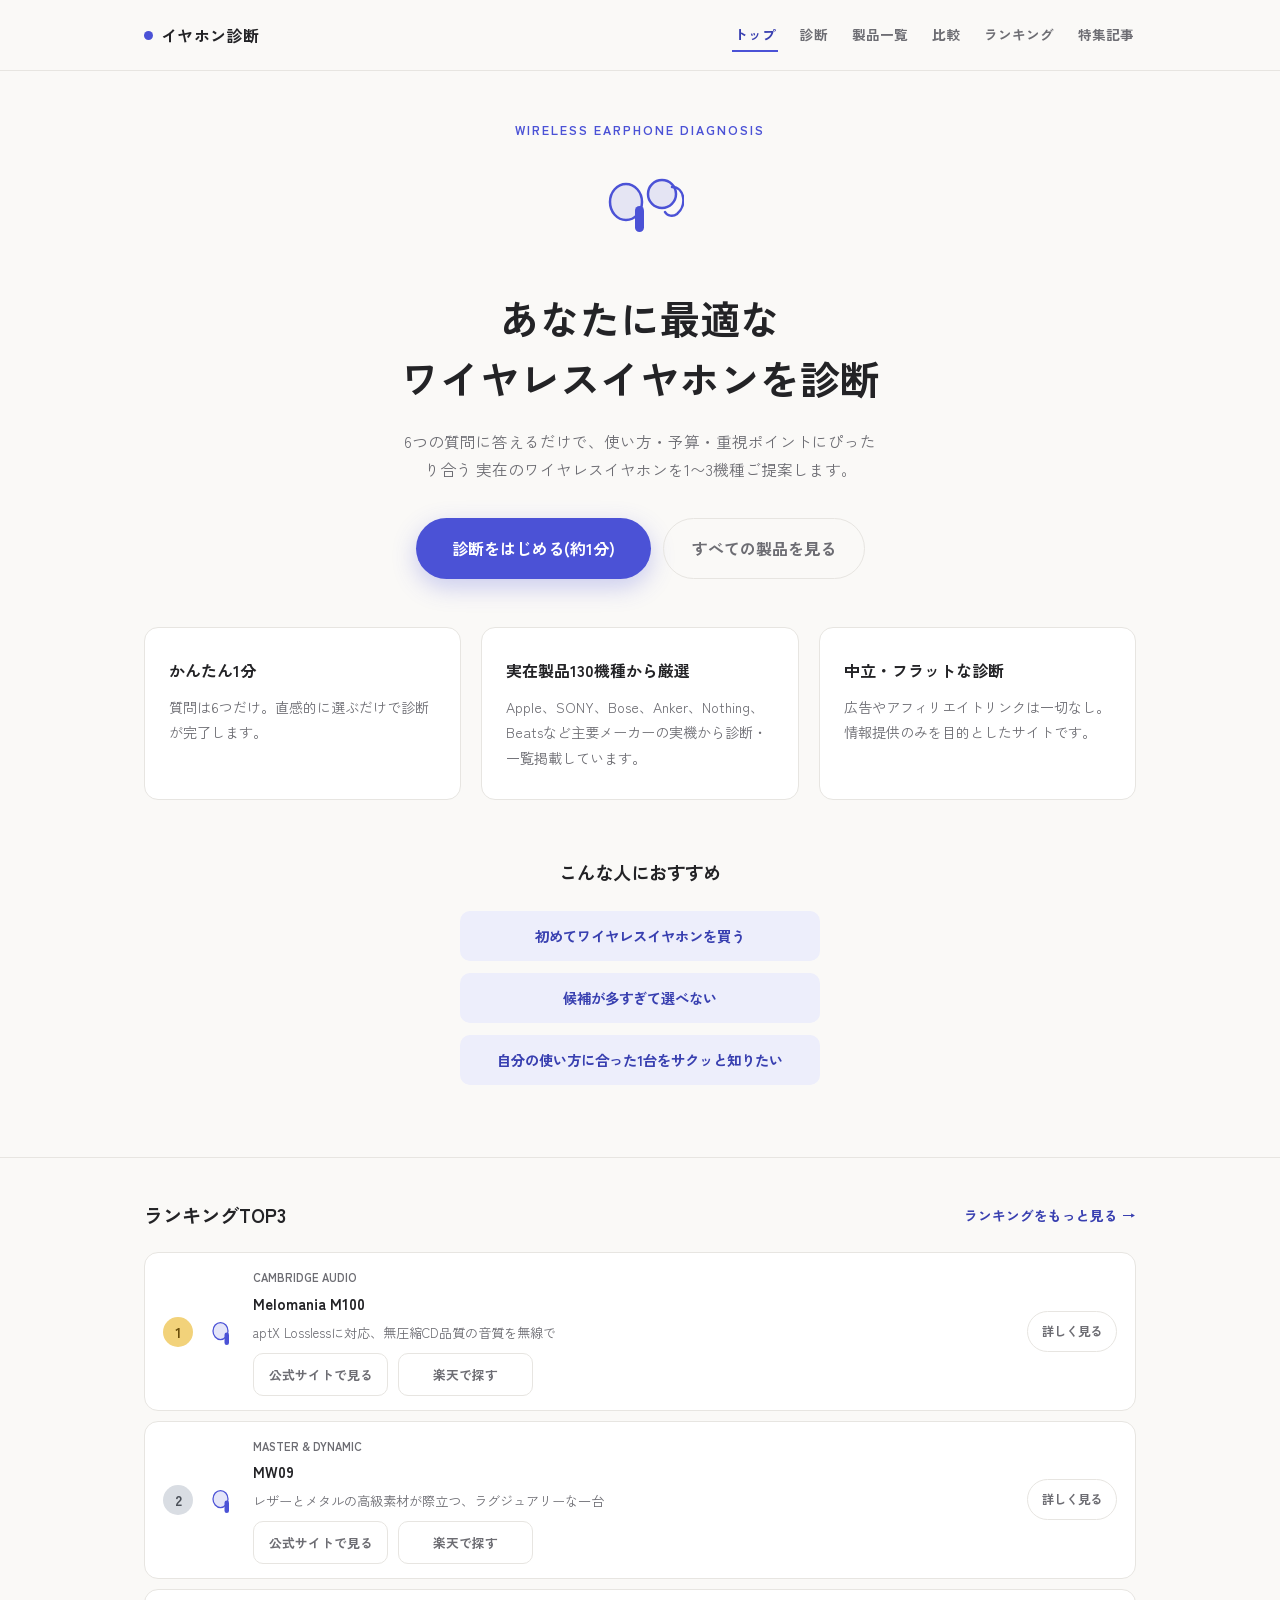
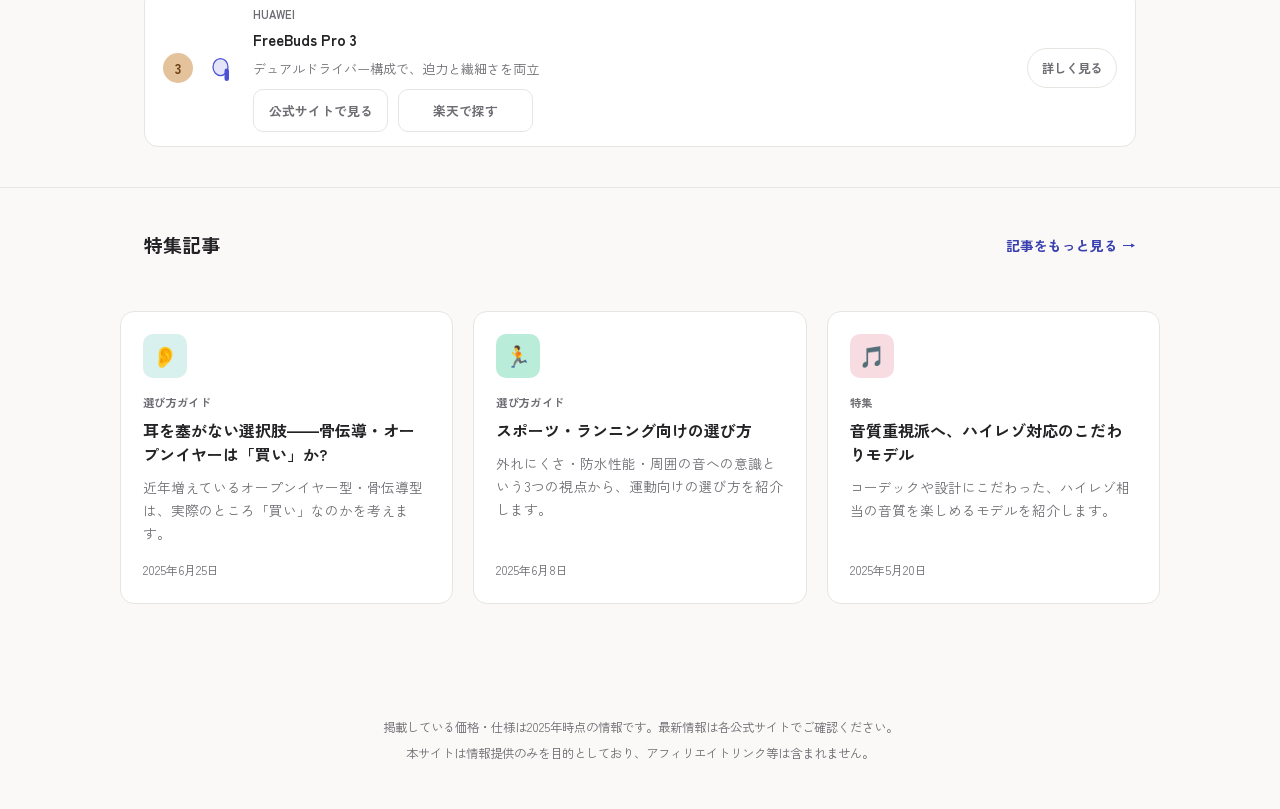
==== commit f804354f: "診断の質問を6問のシンプルな構成に作り直し 使用シーン・予算・周囲の音・イヤホンの形・通話・バッテリーの6問に整理。 形の希望が他の回答に負けないよう重みを強めにしている。  Co-Authored-" ====
--- a/index.html
+++ b/index.html
@@ -4,7 +4,7 @@
 <meta charset="UTF-8" />
 <meta name="viewport" content="width=device-width, initial-scale=1.0" />
 <title>イヤホン診断 | あなたに最適なワイヤレスイヤホンが見つかる</title>
-<meta name="description" content="7つの質問に答えるだけで、使い方・予算・好みにぴったり合う実在のワイヤレスイヤホンを診断します。" />
+<meta name="description" content="6つの質問に答えるだけで、使い方・予算・好みにぴったり合う実在のワイヤレスイヤホンを診断します。" />
 <link rel="preconnect" href="https://fonts.googleapis.com" />
 <link rel="preconnect" href="https://fonts.gstatic.com" crossorigin />
 <link href="https://fonts.googleapis.com/css2?family=Zen+Kaku+Gothic+New:wght@400;500;700;900&display=swap" rel="stylesheet" />
@@ -41,7 +41,7 @@
 
     <h1>あなたに最適な<br>ワイヤレスイヤホンを診断</h1>
     <p class="hero-desc">
-      7つの質問に答えるだけで、使い方・予算・重視ポイントにぴったり合う
+      6つの質問に答えるだけで、使い方・予算・重視ポイントにぴったり合う
       実在のワイヤレスイヤホンを1〜3機種ご提案します。
     </p>
     <div class="hero-actions">
@@ -53,7 +53,7 @@
   <section class="features">
     <div class="feature-card">
       <h3>かんたん1分</h3>
-      <p>質問は7つだけ。直感的に選ぶだけで診断が完了します。</p>
+      <p>質問は6つだけ。直感的に選ぶだけで診断が完了します。</p>
     </div>
     <div class="feature-card">
       <h3>実在製品130機種から厳選</h3>
--- a/css/style.css
+++ b/css/style.css
@@ -1397,6 +1397,15 @@
   font-weight: 600;
 }
 
+.compare-chip-link {
+  color: inherit;
+  text-decoration: none;
+}
+
+.compare-chip-link:hover {
+  text-decoration: underline;
+}
+
 .compare-chip-remove {
   background: none;
   border: none;
